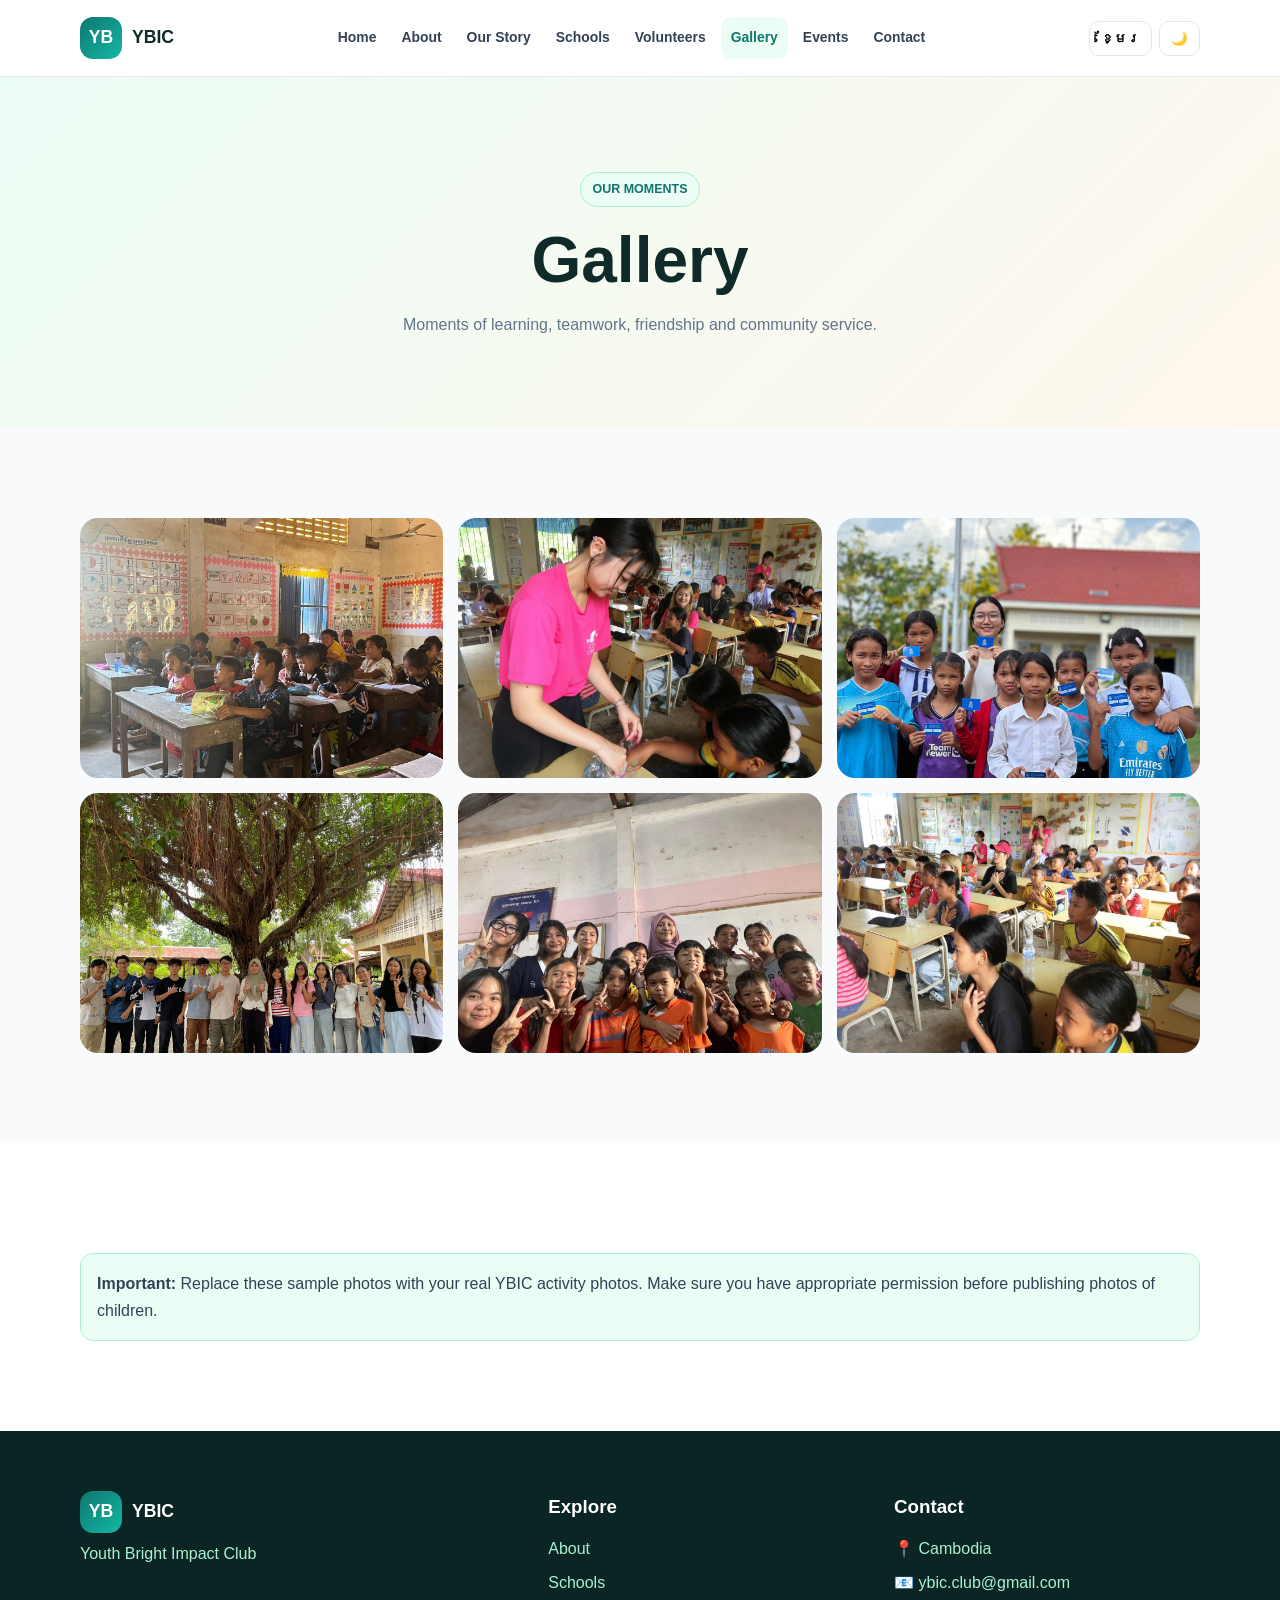
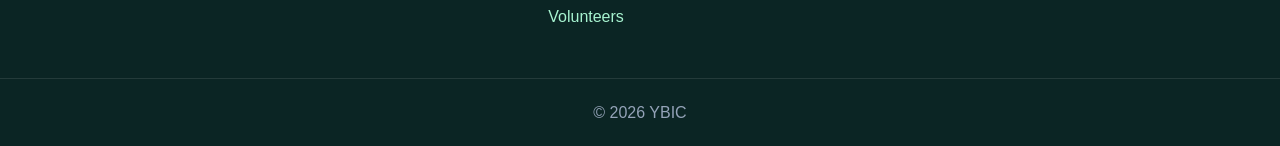
==== gallery.html @ 3675445f "Add files via upload" ====
<!DOCTYPE html>
<html lang="en">

<head>

<meta charset="UTF-8">

<meta name="viewport"
content="width=device-width, initial-scale=1.0">

<title>Gallery | YBIC</title>

<link rel="stylesheet"
href="style.css">

</head>

<body>

<header>

<div class="container navbar">

<a href="index.html"
class="logo">

<span class="logo-icon">YB</span>
YBIC

</a>

<nav>

<ul class="nav-links"
id="navLinks">

<li><a href="index.html">Home</a></li>

<li><a href="about.html">About</a></li>

<li><a href="story.html">Our Story</a></li>

<li><a href="schools.html">Schools</a></li>

<li><a href="volunteers.html">
Volunteers
</a></li>

<li><a href="gallery.html"
class="active">
Gallery
</a></li>

<li><a href="events.html">Events</a></li>

<li><a href="contact.html">Contact</a></li>

</ul>

</nav>

<div class="nav-buttons">

<button id="languageBtn">
ខ្មែរ
</button>

<button id="darkModeBtn">
🌙
</button>

<button id="menuBtn"
class="menu-btn">
☰
</button>

</div>

</div>

</header>


<section class="page-hero">

<div class="container">

<span class="badge">
OUR MOMENTS
</span>

<h1>
Gallery
</h1>

<p>
Moments of learning, teamwork, friendship
and community service.
</p>

</div>

</section>


<section class="section">

<div class="container">

<div class="gallery-grid">


<img src="111111111111111111.jpg"
alt="Children learning">


<img src="./222222222222222222.jpg"
alt="Teacher and children">


<img src="./333333333333333333.jpg"
alt="Volunteers">


<img src="./44444444444444444444444444444.jpg"
alt="Young volunteer">


<img src="./55555555555555555.jpg"
alt="Students">


<img src="./666666666666666.jpg"
alt="Classroom">

</div>

</div>

</section>


<section class="light-section">

<div class="container">

<div class="notice">

<strong> Important:</strong>

Replace these sample photos with your real
YBIC activity photos. Make sure you have
appropriate permission before publishing
photos of children.

</div>

</div>

</section>


<footer>

<div class="container footer-grid">

<div>

<div class="footer-logo">

<span class="logo-icon">YB</span>
YBIC

</div>

<p>
Youth Bright Impact Club
</p>

</div>


<div>

<h3>Explore</h3>

<a href="about.html">About</a>

<a href="schools.html">
Schools
</a>

<a href="volunteers.html">
Volunteers
</a>

</div>


<div>

<h3>Contact</h3>

<p>📍 Cambodia</p>

<p>📧 ybic.club@gmail.com</p>

</div>

</div>


<div class="copyright">

© <span id="year"></span>
YBIC

</div>

</footer>


<script src="script.js"></script>

</body>

</html>
---- style.css ----
/* =========================================
   YBIC WEBSITE
   MAIN CSS
========================================= */

:root {

    --primary: #0f766e;

    --primary-dark: #115e59;

    --secondary: #f59e0b;

    --dark: #102a2a;

    --text: #334155;

    --muted: #64748b;

    --background: #f8fafc;

    --white: #ffffff;

    --light-green: #ecfdf5;

    --border: #e2e8f0;

    --shadow:
        0 15px 40px rgba(15, 118, 110, 0.12);

    --radius: 20px;

}


/* RESET */

* {

    margin: 0;

    padding: 0;

    box-sizing: border-box;

}


html {

    scroll-behavior: smooth;

}


body {

    font-family:
        Inter,
        "Noto Sans Khmer",
        sans-serif;

    background:
        var(--background);

    color:
        var(--text);

    line-height:
        1.7;

}


body.khmer {

    font-family:
        "Noto Sans Khmer",
        sans-serif;

}


img {

    max-width: 100%;

    display: block;

}


a {

    text-decoration: none;

    color: inherit;

}


/* CONTAINER */

.container {

    width: 92%;

    max-width: 1120px;

    margin: auto;

}


/* =========================================
   NAVBAR
========================================= */

header {

    position: sticky;

    top: 0;

    z-index: 999;

    background:
        rgba(255,255,255,0.95);

    backdrop-filter:
        blur(15px);

    border-bottom:
        1px solid var(--border);

}


.navbar {

    min-height: 76px;

    display: flex;

    align-items: center;

    justify-content: space-between;

    gap: 20px;

}


.logo {

    display: flex;

    align-items: center;

    gap: 10px;

    font-size: 1.1rem;

    font-weight: 800;

    color: var(--dark);

}


.logo-icon {

    width: 42px;

    height: 42px;

    border-radius: 13px;

    display: grid;

    place-items: center;

    color: white;

    background:
        linear-gradient(
            135deg,
            var(--primary),
            #14b8a6
        );

}


.nav-links {

    display: flex;

    align-items: center;

    gap: 5px;

    list-style: none;

}


.nav-links a {

    display: block;

    padding: 9px 10px;

    border-radius: 10px;

    font-size: .87rem;

    font-weight: 700;

}


.nav-links a:hover,
.nav-links a.active {

    color:
        var(--primary);

    background:
        var(--light-green);

}


.nav-buttons {

    display: flex;

    gap: 7px;

}


.nav-buttons button {

    border:
        1px solid var(--border);

    background:
        white;

    padding:
        9px 11px;

    border-radius:
        10px;

    cursor:
        pointer;

    font-weight:
        700;

}


.menu-btn {

    display: none;

}


/* =========================================
   HERO
========================================= */

.hero {

    min-height:
        650px;

    display:
        flex;

    align-items:
        center;

    background:
        linear-gradient(
            120deg,
            #ecfdf5,
            #f8fafc,
            #fff7ed
        );

}


.hero-content {

    display:
        grid;

    grid-template-columns:
        1fr 1fr;

    gap:
        60px;

    align-items:
        center;

}


.badge {

    display:
        inline-block;

    background:
        var(--light-green);

    color:
        var(--primary);

    border:
        1px solid #a7f3d0;

    padding:
        6px 12px;

    border-radius:
        100px;

    font-size:
        .78rem;

    font-weight:
        800;

    margin-bottom:
        18px;

}


.hero h1 {

    font-size:
        clamp(2.8rem, 6vw, 5rem);

    line-height:
        1.05;

    color:
        var(--dark);

    letter-spacing:
        -2px;

}


.hero h1 span {

    display:
        block;

    color:
        var(--primary);

}


.hero p {

    margin:
        22px 0;

    max-width:
        620px;

    color:
        var(--muted);

    font-size:
        1.08rem;

}


.hero-buttons {

    display:
        flex;

    gap:
        12px;

    flex-wrap:
        wrap;

}


.btn {

    display:
        inline-flex;

    align-items:
        center;

    justify-content:
        center;

    padding:
        12px 20px;

    border-radius:
        12px;

    font-weight:
        800;

    border:
        none;

    cursor:
        pointer;

    transition:
        .25s;

}


.btn:hover {

    transform:
        translateY(-3px);

}


.btn-primary {

    background:
        var(--primary);

    color:
        white;

}


.btn-secondary {

    background:
        white;

    border:
        1px solid var(--border);

    color:
        var(--dark);

}


.btn-white {

    background:
        white;

    color:
        var(--primary);

}


.hero-image {

    border-radius:
        28px;

    overflow:
        hidden;

    box-shadow:
        var(--shadow);

}


.hero-image img {

    width:
        100%;

    height:
        470px;

    object-fit:
        cover;

}


/* =========================================
   STATS
========================================= */

.stats-section {

    margin-top:
        -40px;

    position:
        relative;

    z-index:
        2;

}


.stats {

    display:
        grid;

    grid-template-columns:
        repeat(4, 1fr);

    gap:
        15px;

}


.stat-card {

    background:
        white;

    padding:
        25px;

    text-align:
        center;

    border-radius:
        18px;

    box-shadow:
        var(--shadow);

    border:
        1px solid var(--border);

}


.stat-card h2 {

    color:
        var(--primary);

    font-size:
        2rem;

}


.stat-card p {

    color:
        var(--muted);

}


/* =========================================
   SECTIONS
========================================= */

.section {

    padding:
        90px 0;

}


.light-section {

    padding:
        90px 0;

    background:
        white;

}


.section-title {

    text-align:
        center;

    max-width:
        720px;

    margin:
        0 auto 45px;

}


.section-title h2 {

    font-size:
        clamp(2rem, 4vw, 3rem);

    color:
        var(--dark);

    line-height:
        1.15;

    margin-bottom:
        15px;

}


.section-title h2 span,
.two-column h2 span,
.mission-text h2 span,
.join-box h2 span {

    color:
        var(--primary);

}


.section-title p {

    color:
        var(--muted);

}


/* =========================================
   CARDS
========================================= */

.cards {

    display:
        grid;

    grid-template-columns:
        repeat(3, 1fr);

    gap:
        22px;

}


.card {

    background:
        white;

    border:
        1px solid var(--border);

    border-radius:
        var(--radius);

    padding:
        28px;

    transition:
        .25s;

}


.card:hover,
.volunteer-card:hover {

    transform:
        translateY(-6px);

    box-shadow:
        var(--shadow);

}


.card-icon {

    width:
        55px;

    height:
        55px;

    display:
        grid;

    place-items:
        center;

    background:
        var(--light-green);

    border-radius:
        15px;

    font-size:
        1.5rem;

    margin-bottom:
        18px;

}


.card h3 {

    color:
        var(--dark);

    margin-bottom:
        8px;

}


.card p {

    color:
        var(--muted);

}


/* =========================================
   MISSION
========================================= */

.mission {

    padding:
        90px 0;

    background:
        white;

}


.mission-content {

    display:
        grid;

    grid-template-columns:
        1fr 1fr;

    gap:
        55px;

    align-items:
        center;

}


.mission-image {

    overflow:
        hidden;

    border-radius:
        25px;

}


.mission-image img {

    height:
        430px;

    width:
        100%;

    object-fit:
        cover;

}


.mission-text h2 {

    font-size:
        2.7rem;

    line-height:
        1.15;

    color:
        var(--dark);

}


.mission-text p {

    margin:
        18px 0;

    color:
        var(--muted);

}


.mission-text ul,
.check-list {

    list-style:
        none;

    margin:
        20px 0;

}


.mission-text li,
.check-list li {

    margin:
        10px 0;

}


.mission-text li::first-letter,
.check-list li::first-letter {

    color:
        var(--primary);

}


/* =========================================
   SCHOOLS
========================================= */

.school-grid {

    display:
        grid;

    grid-template-columns:
        repeat(2, 1fr);

    gap:
        25px;

}


.school-card {

    background:
        white;

    overflow:
        hidden;

    border-radius:
        22px;

    border:
        1px solid var(--border);

    transition:
        .25s;

}


.school-card:hover {

    transform:
        translateY(-5px);

    box-shadow:
        var(--shadow);

}


.school-card img {

    width:
        100%;

    height:
        240px;

    object-fit:
        cover;

}


.school-content {

    padding:
        25px;

}


.small-badge {

    display:
        inline-block;

    padding:
        5px 10px;

    border-radius:
        50px;

    background:
        #fef3c7;

    color:
        #92400e;

    font-size:
        .7rem;

    font-weight:
        800;

}


.school-content h3,
.school-content h2 {

    margin:
        12px 0;

    color:
        var(--dark);

}


.school-content p {

    color:
        var(--muted);

}


.school-content a {

    display:
        inline-block;

    margin-top:
        15px;

    color:
        var(--primary);

    font-weight:
        800;

}


/* =========================================
   JOIN
========================================= */

.join-section {

    padding:
        80px 0;

}


.join-box {

    padding:
        55px;

    border-radius:
        30px;

    color:
        white;

    background:
        linear-gradient(
            135deg,
            var(--primary-dark),
            var(--primary)
        );

    display:
        flex;

    align-items:
        center;

    justify-content:
        space-between;

    gap:
        30px;

}


.join-box h2 {

    color:
        white;

    font-size:
        2.5rem;

    line-height:
        1.15;

}


.join-box h2 span {

    color:
        #99f6e4;

}


.join-box p {

    color:
        #d1fae5;

    margin-top:
        10px;

    max-width:
        650px;

}


/* =========================================
   PAGE HERO
========================================= */

.page-hero {

    text-align:
        center;

    padding:
        95px 0 75px;

    background:
        linear-gradient(
            135deg,
            #ecfdf5,
            #fff7ed
        );

}


.page-hero h1 {

    font-size:
        clamp(2.5rem, 5vw, 4rem);

    color:
        var(--dark);

    line-height:
        1.1;

}


.page-hero p {

    max-width:
        700px;

    margin:
        15px auto;

    color:
        var(--muted);

}


/* =========================================
   TWO COLUMNS
========================================= */

.two-column {

    display:
        grid;

    grid-template-columns:
        1fr 1fr;

    gap:
        60px;

    align-items:
        center;

}


.two-column h2 {

    font-size:
        2.8rem;

    line-height:
        1.15;

    color:
        var(--dark);

}


.two-column p {

    color:
        var(--muted);

    margin:
        15px 0;

}


.image-box {

    border-radius:
        25px;

    overflow:
        hidden;

}


.image-box img {

    width:
        100%;

    height:
        430px;

    object-fit:
        cover;

}


/* =========================================
   TIMELINE
========================================= */

.timeline {

    max-width:
        800px;

    margin:
        auto;

    border-left:
        3px solid #ccfbf1;

    padding-left:
        30px;

}


.timeline-item {

    position:
        relative;

    margin-bottom:
        35px;

}


.timeline-item::before {

    content:
        "";

    position:
        absolute;

    width:
        14px;

    height:
        14px;

    background:
        var(--primary);

    border-radius:
        50%;

    left:
        -38px;

    top:
        7px;

}


.timeline-item span {

    color:
        var(--primary);

    font-weight:
        800;

}


.timeline-item h3 {

    margin:
        6px 0;

    color:
        var(--dark);

}


.timeline-item p {

    color:
        var(--muted);

}


/* =========================================
   VOLUNTEERS
========================================= */

.volunteer-grid {

    display:
        grid;

    grid-template-columns:
        repeat(2, 1fr);

    gap:
        25px;

}


.volunteer-card {

    background:
        white;

    padding:
        30px;

    border-radius:
        22px;

    border:
        1px solid var(--border);

    transition:
        .25s;

}


.volunteer-card h2 {

    color:
        var(--dark);

}


.volunteer-card p {

    color:
        var(--muted);

    margin:
        10px 0;

}


/* =========================================
   GALLERY
========================================= */

.gallery-grid {

    display:
        grid;

    grid-template-columns:
        repeat(3, 1fr);

    gap:
        15px;

}


.gallery-grid img {

    width:
        100%;

    height:
        260px;

    object-fit:
        cover;

    border-radius:
        18px;

    transition:
        .3s;

}


.gallery-grid img:hover {

    transform:
        scale(1.03);

}


/* =========================================
   CONTACT
========================================= */

.contact-grid {

    display:
        grid;

    grid-template-columns:
        1fr 1fr;

    gap:
        25px;

}


.contact-card {

    background:
        white;

    padding:
        32px;

    border:
        1px solid var(--border);

    border-radius:
        22px;

}


.contact-card h2 {

    color:
        var(--dark);

    margin-bottom:
        15px;

}


.contact-card > p {

    color:
        var(--muted);

}


.form-group {

    margin-bottom:
        17px;

}


.form-group label {

    display:
        block;

    font-weight:
        700;

    color:
        var(--dark);

    margin-bottom:
        6px;

}


input,
textarea,
select {

    width:
        100%;

    padding:
        13px;

    border:
        1px solid var(--border);

    border-radius:
        10px;

    font-family:
        inherit;

    outline:
        none;

}


textarea {

    min-height:
        150px;

    resize:
        vertical;

}


input:focus,
textarea:focus,
select:focus {

    border-color:
        var(--primary);

    box-shadow:
        0 0 0 3px #ccfbf1;

}


.contact-info {

    margin-top:
        25px;

}


.contact-item {

    display:
        flex;

    gap:
        14px;

    margin:
        18px 0;

}


.contact-item > span {

    font-size:
        1.4rem;

}


.contact-item strong {

    color:
        var(--dark);

}


.contact-item p {

    color:
        var(--muted);

}


.notice {

    background:
        var(--light-green);

    border:
        1px solid #a7f3d0;

    padding:
        16px;

    border-radius:
        13px;

    margin-top:
        20px;

}


/* =========================================
   FOOTER
========================================= */

footer {

    background:
        #0b2524;

    color:
        #d1fae5;

    padding:
        60px 0 20px;

}


.footer-grid {

    display:
        grid;

    grid-template-columns:
        1.4fr 1fr 1fr;

    gap:
        40px;

}


.footer-logo {

    display:
        flex;

    align-items:
        center;

    gap:
        10px;

    color:
        white;

    font-weight:
        800;

    font-size:
        1.1rem;

}


footer h3 {

    color:
        white;

    margin-bottom:
        12px;

}


footer a {

    display:
        block;

    color:
        #a7f3d0;

    margin:
        7px 0;

}


footer p {

    color:
        #a7f3d0;

    margin:
        7px 0;

}


.copyright {

    text-align:
        center;

    border-top:
        1px solid rgba(255,255,255,.1);

    margin-top:
        40px;

    padding-top:
        20px;

    color:
        #94a3b8;

}


/* =========================================
   TOAST
========================================= */

#toast {

    position:
        fixed;

    bottom:
        25px;

    right:
        25px;

    background:
        #102a2a;

    color:
        white;

    padding:
        15px 20px;

    border-radius:
        12px;

    display:
        none;

    z-index:
        2000;

}


/* =========================================
   DARK MODE
========================================= */

body.dark {

    --background:
        #071817;

    --dark:
        #ecfdf5;

    --text:
        #d1d5db;

    --muted:
        #94a3b8;

    --border:
        #23413f;

}


body.dark header {

    background:
        rgba(7,24,23,.95);

}


body.dark .nav-links {

    background:
        #071817;

}


body.dark .nav-buttons button {

    background:
        #102a2a;

    color:
        white;

}


body.dark .card,
body.dark .school-card,
body.dark .volunteer-card,
body.dark .contact-card,
body.dark .stat-card {

    background:
        #0e2423;

}


body.dark .hero,
body.dark .page-hero {

    background:
        linear-gradient(
            120deg,
            #092b28,
            #10201f,
            #2a2010
        );

}


body.dark .light-section,
body.dark .mission {

    background:
        #0b2524;

}


body.dark input,
body.dark textarea,
body.dark select {

    background:
        #102a2a;

    color:
        white;

}


/* =========================================
   RESPONSIVE
========================================= */

@media(max-width: 950px) {

    .nav-links {

        position:
            absolute;

        top:
            76px;

        left:
            0;

        right:
            0;

        background:
            white;

        display:
            none;

        flex-direction:
            column;

        padding:
            20px;

        border-bottom:
            1px solid var(--border);

    }


    .nav-links.open {

        display:
            flex;

    }


    .menu-btn {

        display:
            block;

    }


    .hero-content,
    .mission-content,
    .two-column,
    .contact-grid {

        grid-template-columns:
            1fr;

    }


    .cards {

        grid-template-columns:
            1fr 1fr;

    }


    .stats {

        grid-template-columns:
            1fr 1fr;

    }


    .footer-grid {

        grid-template-columns:
            1fr 1fr;

    }

}


@media(max-width:650px) {

    .hero {

        padding:
            70px 0;

    }


    .hero h1 {

        font-size:
            2.8rem;

    }


    .hero-image img {

        height:
            330px;

    }


    .cards,
    .school-grid,
    .volunteer-grid,
    .gallery-grid,
    .footer-grid {

        grid-template-columns:
            1fr;

    }


    .stats {

        grid-template-columns:
            1fr 1fr;

    }


    .join-box {

        flex-direction:
            column;

        align-items:
            flex-start;

        padding:
            35px 25px;

    }


    .join-box h2 {

        font-size:
            2rem;

    }


    .section {

        padding:
            65px 0;

    }


    .page-hero {

        padding:
            70px 0;

    }

}

/* =========================================
   ORIGIN PEOPLE
========================================= */

.origin-grid {

    display: grid;

    grid-template-columns: repeat(2, 1fr);

    gap: 30px;

    margin-top: 30px;
}


.origin-card {

    background: white;

    border: 1px solid var(--border);

    border-radius: 25px;

    overflow: hidden;

    transition: 0.3s;

}


.origin-card:hover {

    transform: translateY(-8px);

    box-shadow: var(--shadow);

}


.origin-photo {

    width: 100%;

    height: 380px;

    overflow: hidden;

}


.origin-photo img {

    width: 100%;

    height: 100%;

    object-fit: cover;

    transition: 0.4s;

}


.origin-card:hover .origin-photo img {

    transform: scale(1.05);

}


.origin-info {

    padding: 28px;

}


.origin-info h2 {

    color: var(--dark);

    font-size: 1.8rem;

    margin: 12px 0 8px;

}


.origin-info p {

    color: var(--muted);

    line-height: 1.7;

}


/* MOBILE */

@media (max-width: 700px) {

    .origin-grid {

        grid-template-columns: 1fr;

    }

    .origin-photo {

        height: 350px;

    }

}
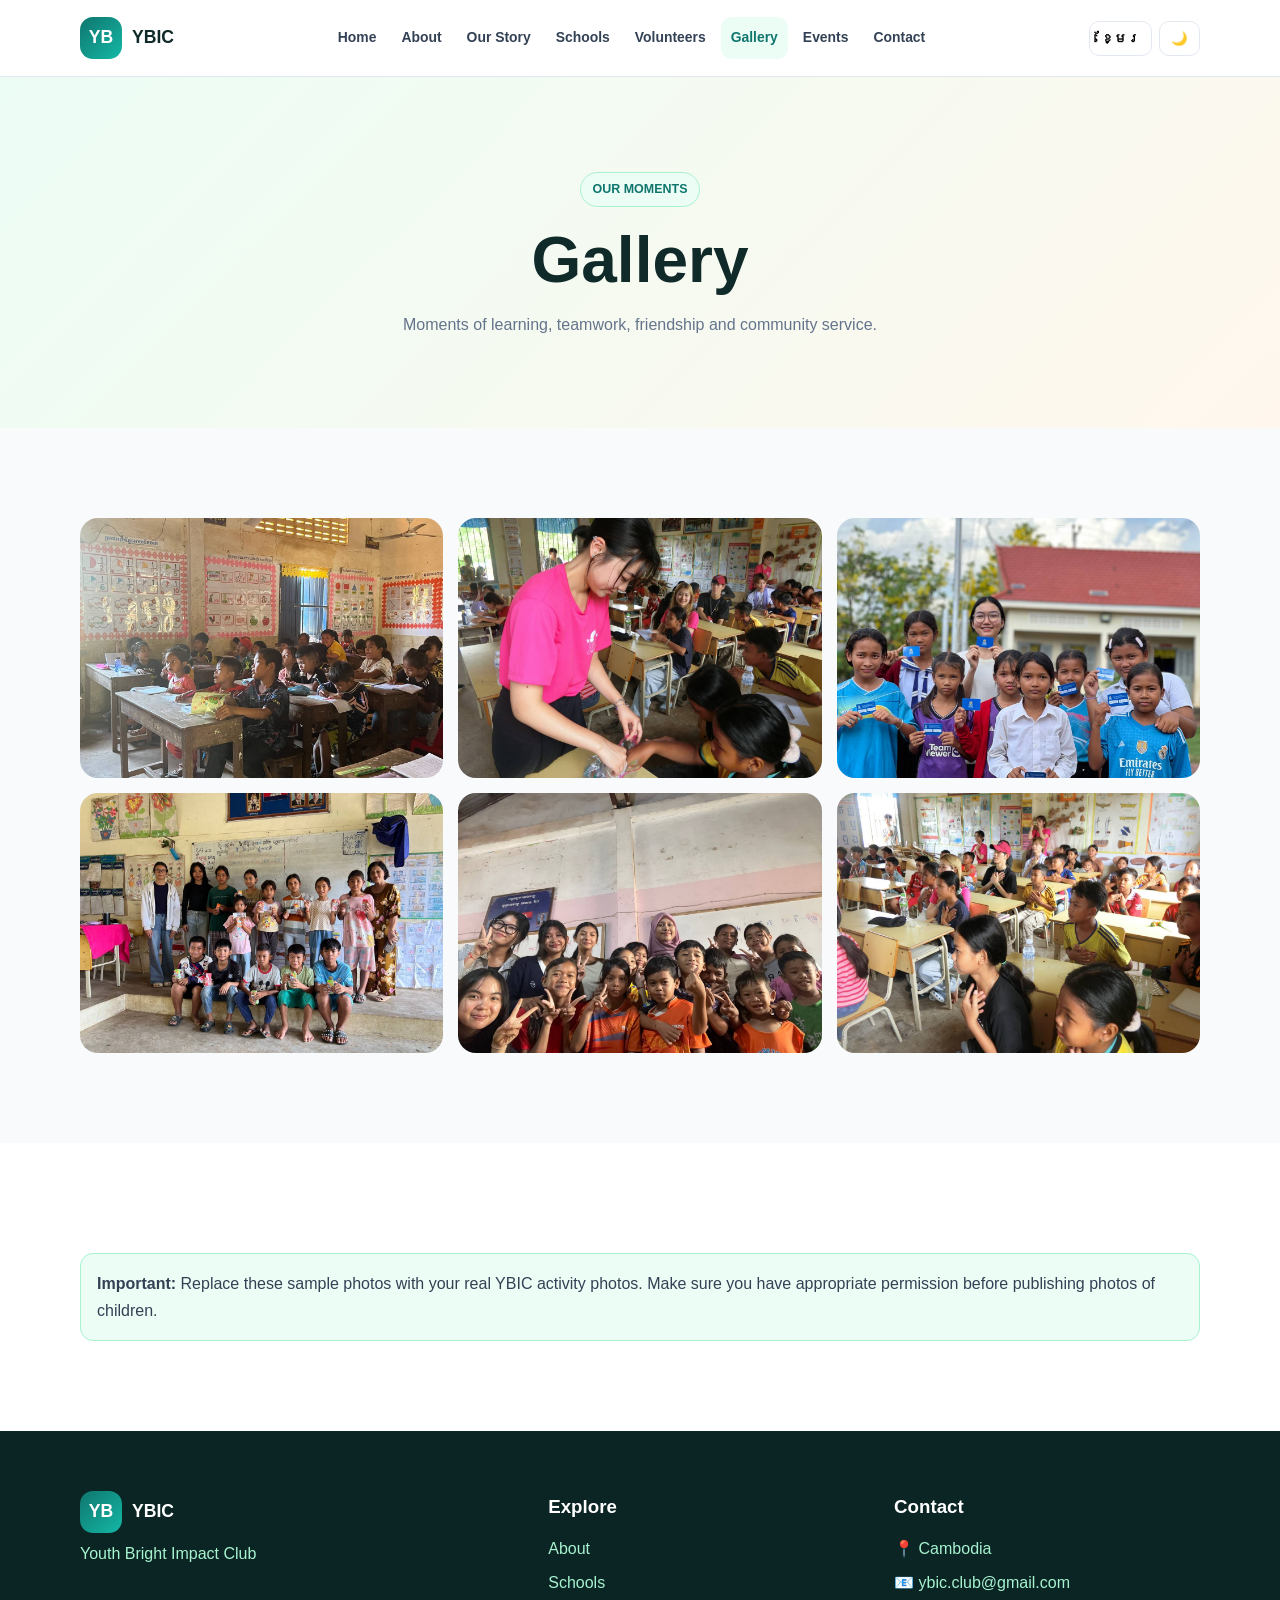
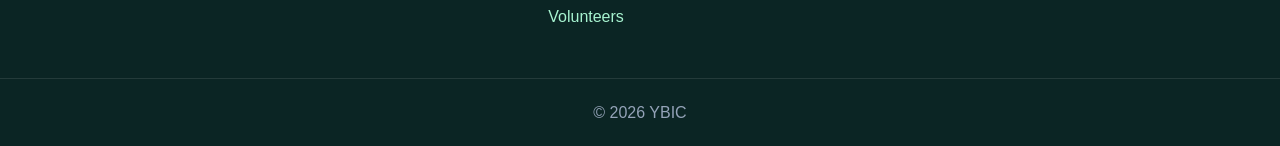
==== commit b6b73a3d: "Add files via upload" ====
--- a/gallery.html
+++ b/gallery.html
@@ -122,7 +122,7 @@
 alt="Volunteers">
 
 
-<img src="./44444444444444444444444444444.jpg"
+<img src="./777777777777777777777777777.jpg"
 alt="Young volunteer">
 
 
